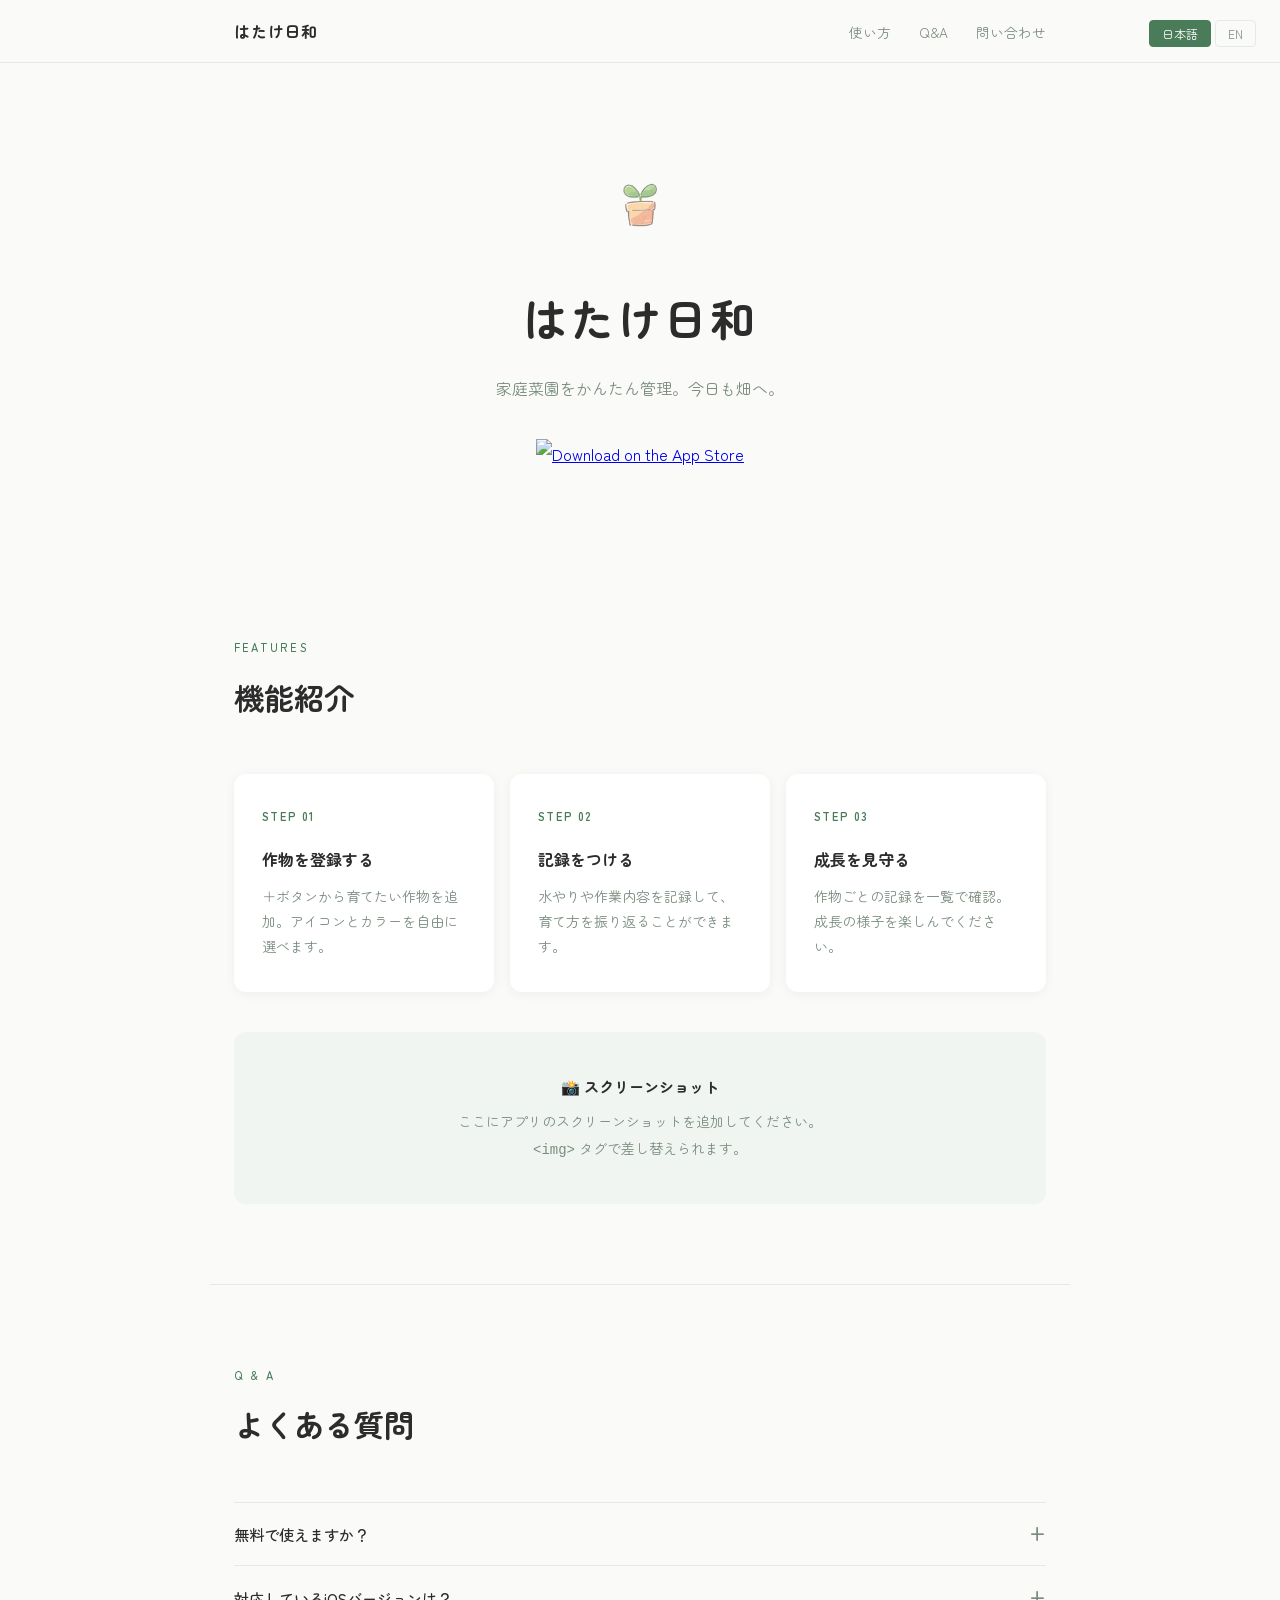
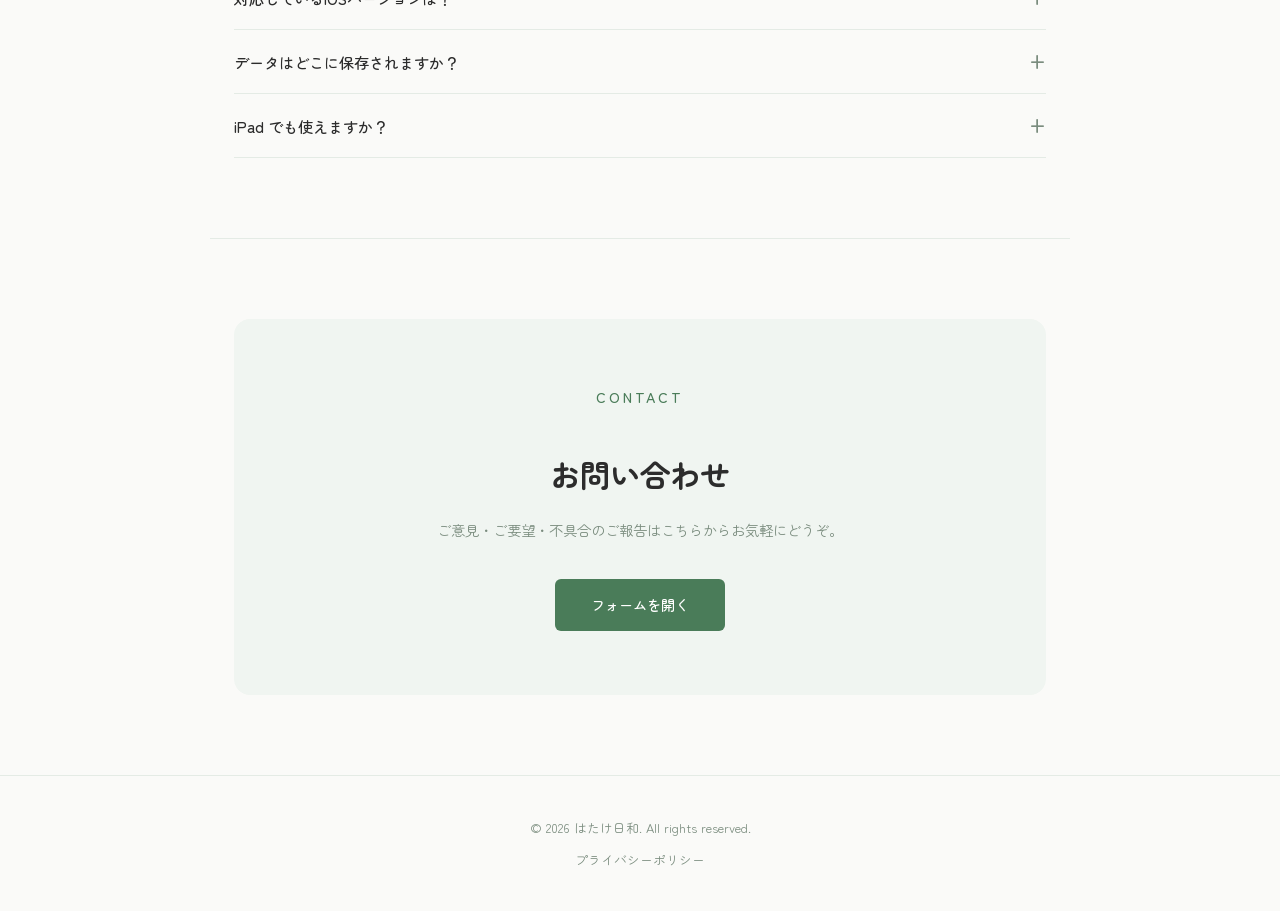
==== index.html @ 40521d2a "機能紹介セクションのラベルをFeaturesに変更、サイト全体リニューアル Co-Authored-By: Claude Sonnet 4.6 <noreply@anthropic.com>" ====
<!DOCTYPE html>
<html lang="ja">
<head>
  <meta charset="UTF-8">
  <meta name="viewport" content="width=device-width, initial-scale=1.0">
  <title>はたけ日和</title>
  <link rel="preconnect" href="https://fonts.googleapis.com">
  <link href="https://fonts.googleapis.com/css2?family=Zen+Maru+Gothic:wght@400;500;700&display=swap" rel="stylesheet">
  <link rel="stylesheet" href="src/style.css">
</head>
<body class="lang-ja">

  <!-- 言語切替 -->
  <div class="lang-switcher">
    <button class="lang-btn active" onclick="setLang('ja')">日本語</button>
    <button class="lang-btn" onclick="setLang('en')">EN</button>
  </div>

  <!-- ナビゲーション -->
  <nav>
    <div class="nav-inner">
      <a href="#" class="nav-logo">はたけ日和</a>
      <ul class="nav-links">
        <li><a href="#howto"><span class="ja">使い方</span><span class="en">How to Use</span></a></li>
        <li><a href="#qa"><span class="ja">Q&amp;A</span><span class="en">Q&amp;A</span></a></li>
        <li><a href="#contact"><span class="ja">問い合わせ</span><span class="en">Contact</span></a></li>
      </ul>
    </div>
  </nav>

  <!-- ヒーロー -->
  <div class="hero">
    <div class="hero-icon">
      <img src="images/icon.png" alt="はたけ日和アイコン" loading="lazy">
    </div>
    <h1>はたけ日和</h1>
    <p class="hero-tagline ja">家庭菜園をかんたん管理。今日も畑へ。</p>
    <p class="hero-tagline en">Simple home garden journal for every sunny day.</p>
    <!-- ▼ App Store の URL に差し替えてください ▼ -->
    <a href="#" class="appstore-btn" target="_blank" rel="noopener noreferrer">
      <img src="https://developer.apple.com/assets/elements/badges/download-on-the-app-store.svg" alt="Download on the App Store">
    </a>
  </div>

  <!-- 使い方 -->
  <section id="howto">
    <p class="section-label ja">Features</p>
    <p class="section-label en">Features</p>
    <h2 class="section-title ja">機能紹介</h2>
    <h2 class="section-title en">Features</h2>

    <div class="steps-grid">
      <div class="step-card">
        <div class="step-num">STEP 01</div>
        <h3 class="ja">作物を登録する</h3>
        <h3 class="en">Add a Crop</h3>
        <p class="ja">＋ボタンから育てたい作物を追加。アイコンとカラーを自由に選べます。</p>
        <p class="en">Tap the + button to add a crop. Choose your favorite icon and color.</p>
      </div>
      <div class="step-card">
        <div class="step-num">STEP 02</div>
        <h3 class="ja">記録をつける</h3>
        <h3 class="en">Log Your Garden</h3>
        <p class="ja">水やりや作業内容を記録して、育て方を振り返ることができます。</p>
        <p class="en">Record watering and tasks to track your gardening progress.</p>
      </div>
      <div class="step-card">
        <div class="step-num">STEP 03</div>
        <h3 class="ja">成長を見守る</h3>
        <h3 class="en">Watch It Grow</h3>
        <p class="ja">作物ごとの記録を一覧で確認。成長の様子を楽しんでください。</p>
        <p class="en">View all records per crop and enjoy watching your plants grow.</p>
      </div>
    </div>

    <!-- スクリーンショット挿入場所 -->
    <div class="screenshot-note">
      <strong class="ja">📸 スクリーンショット</strong>
      <strong class="en">📸 Screenshots</strong>
      <span class="ja">ここにアプリのスクリーンショットを追加してください。<br><code>&lt;img&gt;</code> タグで差し替えられます。</span>
      <span class="en">Add your app screenshots here.<br>Replace this with <code>&lt;img&gt;</code> tags.</span>
    </div>
  </section>

  <hr class="section-divider">

  <!-- Q&A -->
  <section id="qa">
    <p class="section-label">Q &amp; A</p>
    <h2 class="section-title ja">よくある質問</h2>
    <h2 class="section-title en">Frequently Asked Questions</h2>

    <div class="qa-list">

      <div class="qa-item">
        <button class="qa-question ja" onclick="toggleQA(this)">無料で使えますか？</button>
        <button class="qa-question en" onclick="toggleQA(this)">Is the app free to use?</button>
        <div class="qa-answer ja">はい、無料でご利用いただけます。</div>
        <div class="qa-answer en">Yes, the app is completely free.</div>
      </div>

      <div class="qa-item">
        <button class="qa-question ja" onclick="toggleQA(this)">対応しているiOSバージョンは？</button>
        <button class="qa-question en" onclick="toggleQA(this)">What iOS versions are supported?</button>
        <div class="qa-answer ja">iOS 17以降に対応しています。</div>
        <div class="qa-answer en">HomeGarden requires iOS 17 or later.</div>
      </div>

      <div class="qa-item">
        <button class="qa-question ja" onclick="toggleQA(this)">データはどこに保存されますか？</button>
        <button class="qa-question en" onclick="toggleQA(this)">Where is my data stored?</button>
        <div class="qa-answer ja">データはお使いのデバイス内にのみ保存されます。外部サーバーへの送信はありません。</div>
        <div class="qa-answer en">All data is stored locally on your device. Nothing is sent to external servers.</div>
      </div>

      <div class="qa-item">
        <button class="qa-question ja" onclick="toggleQA(this)">iPad でも使えますか？</button>
        <button class="qa-question en" onclick="toggleQA(this)">Can I use it on iPad?</button>
        <div class="qa-answer ja">現在はiPhone向けに最適化されています。iPad対応は今後のアップデートで検討中です。</div>
        <div class="qa-answer en">Currently optimized for iPhone. iPad support is being considered for a future update.</div>
      </div>

    </div>
  </section>

  <hr class="section-divider">

  <!-- 問い合わせ -->
  <section id="contact">
    <div class="contact-box">
      <p class="section-label">Contact</p>
      <h2 class="section-title ja">お問い合わせ</h2>
      <h2 class="section-title en">Get in Touch</h2>
      <p class="ja">ご意見・ご要望・不具合のご報告はこちらからお気軽にどうぞ。</p>
      <p class="en">Have feedback, a request, or found a bug? Feel free to reach out.</p>
      <!-- ▼ Google フォームのURLに差し替えてください ▼ -->
      <a href="https://docs.google.com/forms/d/e/1FAIpQLSd4yqI40snKycwmUbcqbCMmJKkTAy4T33C1d7pGYX413HEjDw/viewform?usp=header" class="contact-btn">
        <span class="ja">フォームを開く</span>
        <span class="en">Open Form</span>
      </a>
    </div>
  </section>

  <!-- フッター -->
  <footer>
    <p>© 2026 はたけ日和. All rights reserved.</p>
    <p style="margin-top: 8px;"><a href="privacy.html" class="footer-link">プライバシーポリシー</a></p>
  </footer>

  <script src="src/script.js"></script>

</body>
</html>
---- src/style.css ----
/* ===== CSS変数 ===== */
:root {
  --green:      #4a7c59;
  --green-pale: #f0f5f1;
  --cream:      #fafaf8;
  --text-main:  #2c2c2c;
  --text-sub:   #7a8c7e;
  --border:     #e4ebe5;
}

/* ===== リセット・ベース ===== */
*, *::before, *::after { box-sizing: border-box; margin: 0; padding: 0; }
html { scroll-behavior: smooth; }
body {
  font-family: 'Zen Maru Gothic', sans-serif;
  background: var(--cream);
  color: var(--text-main);
  line-height: 1.9;
}

/* ===== 言語切替ボタン ===== */
.lang-switcher {
  position: fixed;
  top: 20px; right: 24px;
  z-index: 100;
  display: flex;
  gap: 4px;
}
.lang-btn {
  padding: 4px 12px;
  border-radius: 4px;
  border: 1px solid var(--border);
  background: var(--cream);
  color: var(--text-sub);
  font-size: 0.75rem;
  font-family: 'Zen Maru Gothic', sans-serif;
  cursor: pointer;
  transition: all 0.2s;
}
.lang-btn.active, .lang-btn:hover {
  background: var(--green);
  border-color: var(--green);
  color: white;
}

/* ===== ナビゲーション ===== */
nav {
  position: sticky;
  top: 0;
  background: rgba(250,250,248,0.95);
  backdrop-filter: blur(8px);
  border-bottom: 1px solid var(--border);
  z-index: 50;
}
.nav-inner {
  max-width: 860px;
  margin: 0 auto;
  padding: 16px 24px;
  display: flex;
  align-items: center;
}
.nav-logo {
  font-size: 1rem;
  font-weight: 700;
  color: var(--text-main);
  text-decoration: none;
  letter-spacing: 0.05em;
}
.nav-links {
  display: flex;
  gap: 28px;
  list-style: none;
  margin-left: auto;
}
.nav-links a {
  text-decoration: none;
  color: var(--text-sub);
  font-size: 0.85rem;
  transition: color 0.2s;
}
.nav-links a:hover {
  color: var(--green);
}

/* ===== ヒーロー ===== */
.hero {
  padding: 100px 24px 88px;
  text-align: center;
}
.hero-icon {
  width: 80px;
  height: 80px;
  margin: 0 auto 32px;
}
.hero-icon img {
  width: 100%;
  height: 100%;
  object-fit: contain;
}
.hero h1 {
  font-size: clamp(2rem, 5vw, 2.8rem);
  font-weight: 700;
  color: var(--text-main);
  letter-spacing: 0.04em;
  margin-bottom: 12px;
}
.hero-tagline {
  font-size: 1rem;
  color: var(--text-sub);
  font-weight: 400;
  margin-bottom: 32px;
}
.appstore-btn {
  display: inline-block;
  margin-top: 4px;
}
.appstore-btn img {
  height: 44px;
  opacity: 1;
  transition: opacity 0.2s;
}
.appstore-btn:hover img {
  opacity: 0.75;
}

/* ===== セクション共通 ===== */
section {
  max-width: 860px;
  margin: 0 auto;
  padding: 80px 24px;
}
.section-label {
  font-size: 0.7rem;
  font-weight: 500;
  letter-spacing: 0.2em;
  text-transform: uppercase;
  color: var(--green);
  margin-bottom: 10px;
}
.section-title {
  font-size: clamp(1.4rem, 3vw, 1.9rem);
  font-weight: 700;
  color: var(--text-main);
  margin-bottom: 48px;
}
hr.section-divider {
  border: none;
  border-top: 1px solid var(--border);
  max-width: 860px;
  margin: 0 auto;
}

/* ===== ステップカード ===== */
.steps-grid {
  display: grid;
  grid-template-columns: repeat(auto-fill, minmax(240px, 1fr));
  gap: 16px;
}
.step-card {
  background: white;
  border-radius: 12px;
  padding: 32px 28px;
  box-shadow: 0 2px 12px rgba(0,0,0,0.05);
  transition: box-shadow 0.2s, transform 0.2s;
}
.step-card:hover {
  box-shadow: 0 6px 24px rgba(0,0,0,0.08);
  transform: translateY(-2px);
}
.step-num {
  font-size: 0.7rem;
  font-weight: 700;
  letter-spacing: 0.12em;
  color: var(--green);
  margin-bottom: 16px;
}
.step-card h3 {
  font-size: 1rem;
  font-weight: 700;
  color: var(--text-main);
  margin-bottom: 10px;
}
.step-card p {
  font-size: 0.875rem;
  color: var(--text-sub);
  line-height: 1.8;
}

/* スクリーンショットプレースホルダー */
.screenshot-note {
  background: var(--green-pale);
  border-radius: 12px;
  padding: 40px;
  text-align: center;
  color: var(--text-sub);
  font-size: 0.875rem;
  margin-top: 40px;
}
.screenshot-note strong {
  display: block;
  font-size: 0.95rem;
  color: var(--text-main);
  margin-bottom: 8px;
}

/* ===== Q&A ===== */
#qa { background: transparent; border-radius: 0; }
.qa-list {
  display: flex;
  flex-direction: column;
  gap: 1px;
  border-top: 1px solid var(--border);
}
.qa-item {
  background: transparent;
  border-radius: 0;
  border: none;
  border-bottom: 1px solid var(--border);
  overflow: hidden;
}
.qa-question {
  width: 100%;
  text-align: left;
  background: none;
  border: none;
  padding: 20px 0;
  font-family: 'Zen Maru Gothic', sans-serif;
  font-size: 0.95rem;
  font-weight: 500;
  color: var(--text-main);
  cursor: pointer;
  display: flex;
  justify-content: space-between;
  align-items: center;
  gap: 16px;
}
.qa-question::after {
  content: '+';
  font-size: 1.2rem;
  color: var(--text-sub);
  line-height: 1;
  flex-shrink: 0;
  transition: transform 0.25s;
}
.qa-item.open .qa-question::after {
  transform: rotate(45deg);
}
.qa-answer {
  max-height: 0;
  overflow: hidden;
  transition: max-height 0.3s ease, padding 0.3s;
  font-size: 0.875rem;
  color: var(--text-sub);
  padding: 0;
}
.qa-item.open .qa-answer {
  max-height: 300px;
  padding: 0 0 20px;
}

/* ===== 問い合わせ ===== */
.contact-box {
  background: var(--green-pale);
  border-radius: 16px;
  padding: 64px 40px;
  text-align: center;
}
.contact-box .section-label { color: var(--green); }
.contact-box .section-title { color: var(--text-main); margin-bottom: 12px; }
.contact-box p {
  font-size: 0.9rem;
  color: var(--text-sub);
  margin-bottom: 36px;
}
.contact-btn {
  display: inline-block;
  background: var(--green);
  color: white;
  font-family: 'Zen Maru Gothic', sans-serif;
  font-weight: 500;
  font-size: 0.9rem;
  padding: 12px 36px;
  border-radius: 6px;
  text-decoration: none;
  transition: opacity 0.2s;
}
.contact-btn:hover {
  opacity: 0.85;
}

/* ===== フッター ===== */
footer {
  text-align: center;
  padding: 40px 24px;
  font-size: 0.8rem;
  color: var(--text-sub);
  border-top: 1px solid var(--border);
}
.footer-link {
  color: var(--text-sub);
  font-size: 0.8rem;
  text-decoration: none;
}
.footer-link:hover { color: var(--green); }

/* ===== 言語切替：非表示クラス ===== */
.ja, .en { transition: opacity 0.2s; }
body.lang-en .ja { display: none; }
body.lang-ja .en { display: none; }

/* ===== レスポンシブ ===== */
@media (max-width: 600px) {
  .nav-links { gap: 16px; }
  .contact-box { padding: 40px 20px; }
}
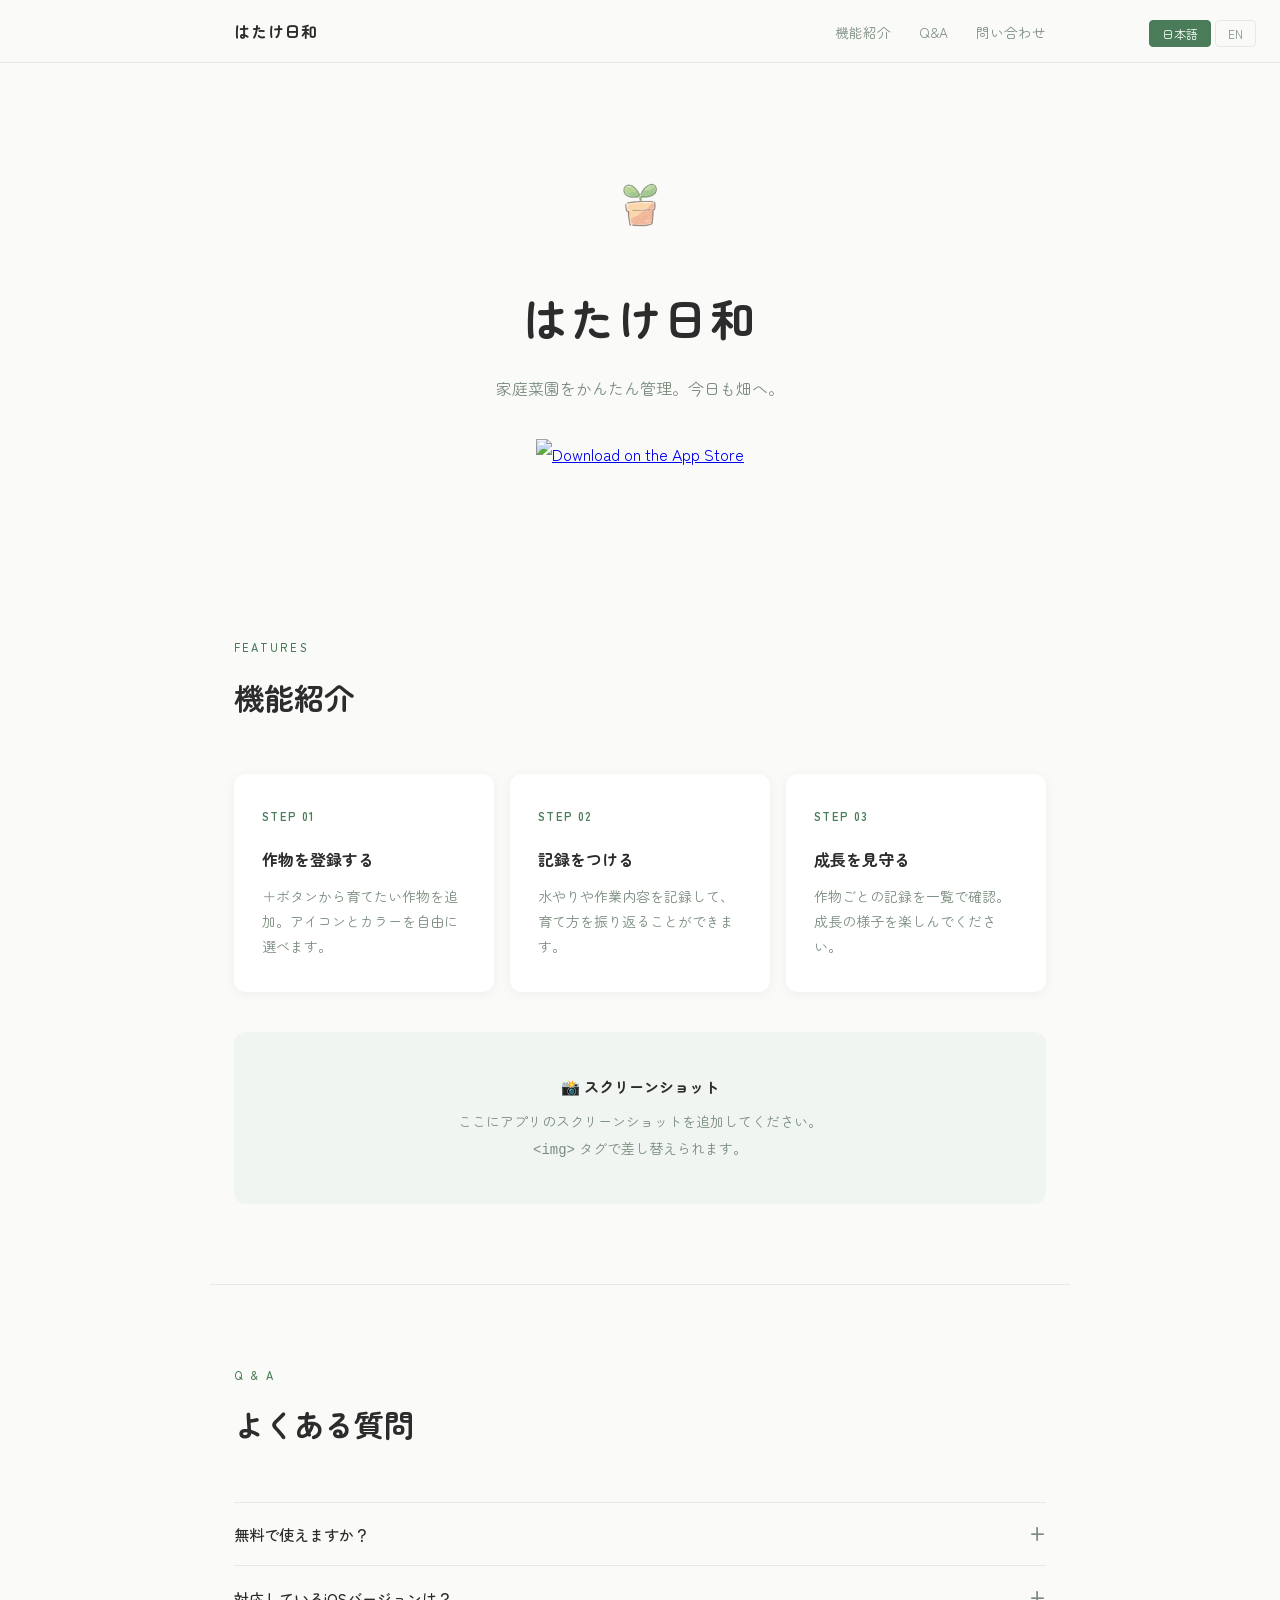
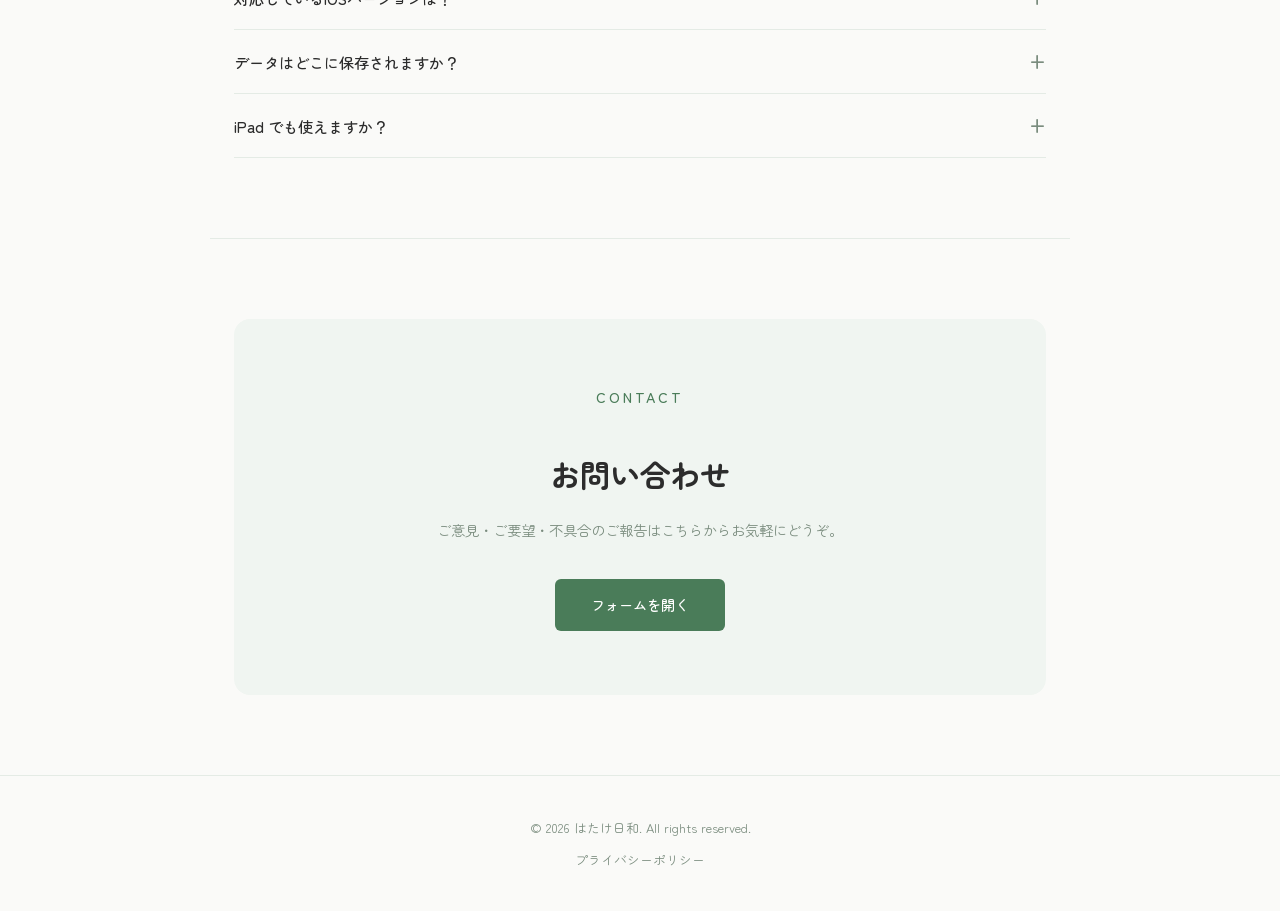
==== commit 016005b3: "ナビリンクのテキストを機能紹介/Featuresに統一 セクションタイトルの変更に合わせ、ナビバーの「使い方/How to Use」を「機能紹介/Features」に修正。  Co-Authored-" ====
--- a/index.html
+++ b/index.html
@@ -21,7 +21,7 @@
     <div class="nav-inner">
       <a href="#" class="nav-logo">はたけ日和</a>
       <ul class="nav-links">
-        <li><a href="#howto"><span class="ja">使い方</span><span class="en">How to Use</span></a></li>
+        <li><a href="#howto"><span class="ja">機能紹介</span><span class="en">Features</span></a></li>
         <li><a href="#qa"><span class="ja">Q&amp;A</span><span class="en">Q&amp;A</span></a></li>
         <li><a href="#contact"><span class="ja">問い合わせ</span><span class="en">Contact</span></a></li>
       </ul>
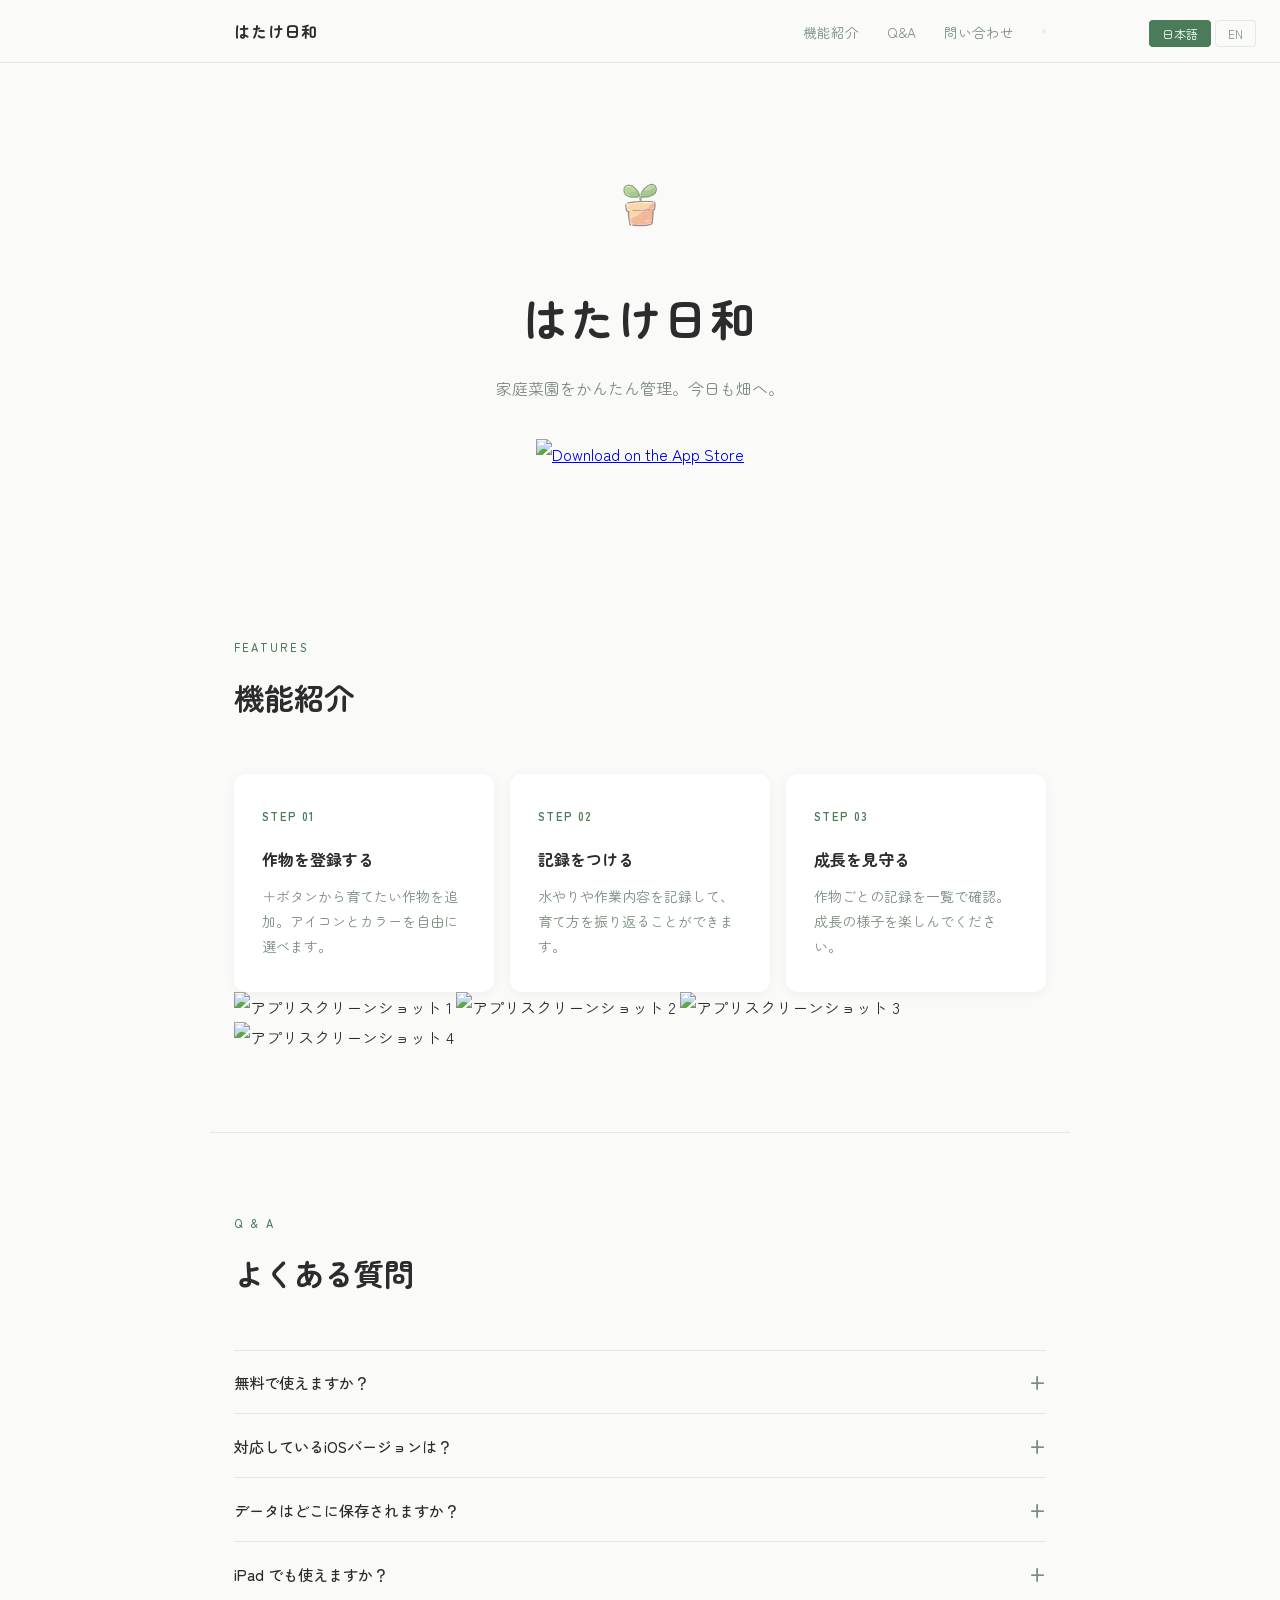
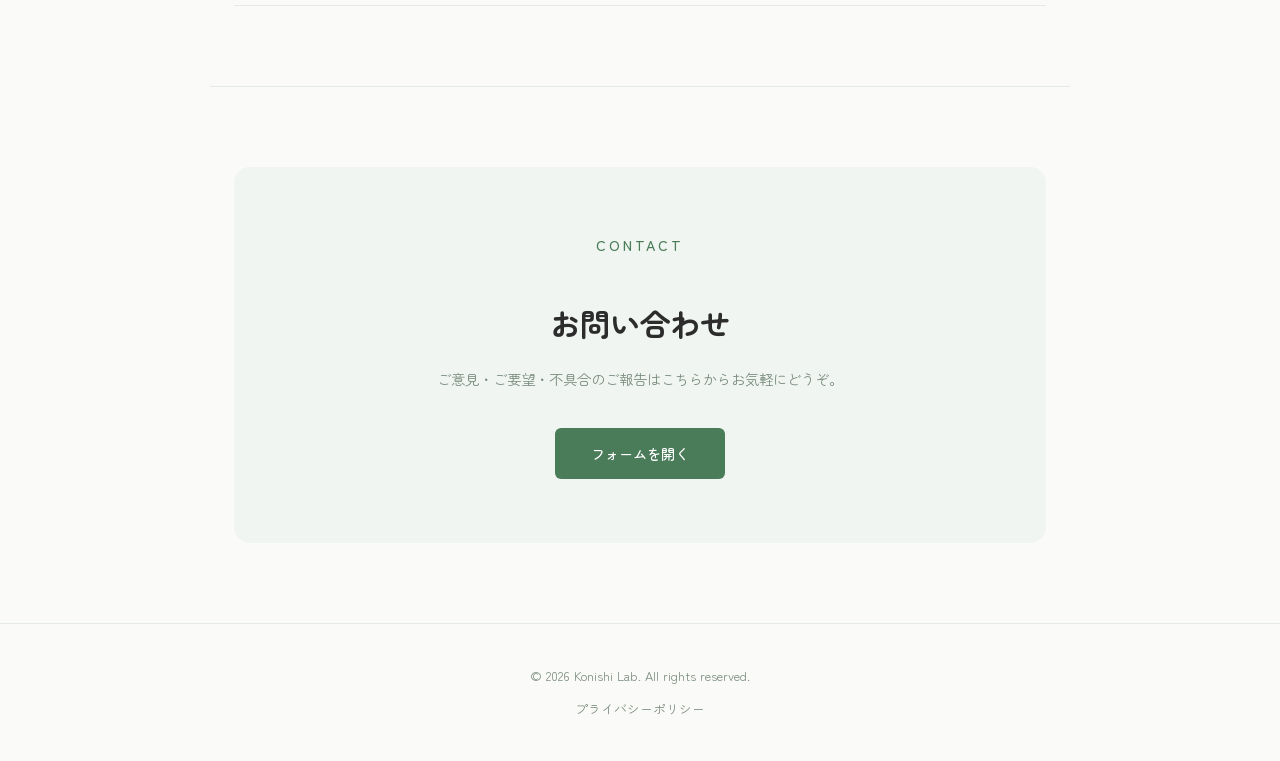
==== commit 6f2c6697: "Update index.html" ====
--- a/index.html
+++ b/index.html
@@ -10,12 +10,6 @@
 </head>
 <body class="lang-ja">
 
-  <!-- 言語切替 -->
-  <div class="lang-switcher">
-    <button class="lang-btn active" onclick="setLang('ja')">日本語</button>
-    <button class="lang-btn" onclick="setLang('en')">EN</button>
-  </div>
-
   <!-- ナビゲーション -->
   <nav>
     <div class="nav-inner">
@@ -24,7 +18,23 @@
         <li><a href="#howto"><span class="ja">機能紹介</span><span class="en">Features</span></a></li>
         <li><a href="#qa"><span class="ja">Q&amp;A</span><span class="en">Q&amp;A</span></a></li>
         <li><a href="#contact"><span class="ja">問い合わせ</span><span class="en">Contact</span></a></li>
+        <!-- 言語切替（スマホメニュー内に表示） -->
+        <li class="lang-switcher-item">
+          <div class="lang-switcher">
+            <button class="lang-btn active" onclick="setLang('ja')">日本語</button>
+            <button class="lang-btn" onclick="setLang('en')">EN</button>
+          </div>
+        </li>
       </ul>
+      <!-- 言語切替（デスクトップのみ表示） -->
+      <div class="lang-switcher lang-switcher-desktop">
+        <button class="lang-btn active" onclick="setLang('ja')">日本語</button>
+        <button class="lang-btn" onclick="setLang('en')">EN</button>
+      </div>
+      <!-- ハンバーガーボタン（スマホのみ表示・一番右） -->
+      <button class="nav-hamburger" aria-label="メニュー" onclick="toggleNav()">
+        <span></span><span></span><span></span>
+      </button>
     </div>
   </nav>
 
@@ -38,7 +48,7 @@
     <p class="hero-tagline en">Simple home garden journal for every sunny day.</p>
     <!-- ▼ App Store の URL に差し替えてください ▼ -->
     <a href="#" class="appstore-btn" target="_blank" rel="noopener noreferrer">
-      <img src="https://developer.apple.com/assets/elements/badges/download-on-the-app-store.svg" alt="Download on the App Store">
+      <img src="https://apps.apple.com/jp/app/%E3%81%AF%E3%81%9F%E3%81%91%E6%97%A5%E5%92%8C/id6760701600" alt="Download on the App Store">
     </a>
   </div>
 
@@ -73,12 +83,20 @@
       </div>
     </div>
 
-    <!-- スクリーンショット挿入場所 -->
-    <div class="screenshot-note">
-      <strong class="ja">📸 スクリーンショット</strong>
-      <strong class="en">📸 Screenshots</strong>
-      <span class="ja">ここにアプリのスクリーンショットを追加してください。<br><code>&lt;img&gt;</code> タグで差し替えられます。</span>
-      <span class="en">Add your app screenshots here.<br>Replace this with <code>&lt;img&gt;</code> tags.</span>
+    <!-- スクリーンショットカルーセル -->
+    <div class="screenshot-carousel">
+      <div class="screenshot-track">
+        <img src="images/screenshots/1.png" alt="アプリスクリーンショット 1" loading="lazy">
+        <img src="images/screenshots/2.png" alt="アプリスクリーンショット 2" loading="lazy">
+        <img src="images/screenshots/3.png" alt="アプリスクリーンショット 3" loading="lazy">
+        <img src="images/screenshots/4.png" alt="アプリスクリーンショット 4" loading="lazy">
+      </div>
+      <div class="screenshot-dots">
+        <span class="dot active"></span>
+        <span class="dot"></span>
+        <span class="dot"></span>
+        <span class="dot"></span>
+      </div>
     </div>
   </section>
 
@@ -143,7 +161,7 @@
 
   <!-- フッター -->
   <footer>
-    <p>© 2026 はたけ日和. All rights reserved.</p>
+    <p>© 2026 Konishi Lab. All rights reserved.</p>
     <p style="margin-top: 8px;"><a href="privacy.html" class="footer-link">プライバシーポリシー</a></p>
   </footer>
 
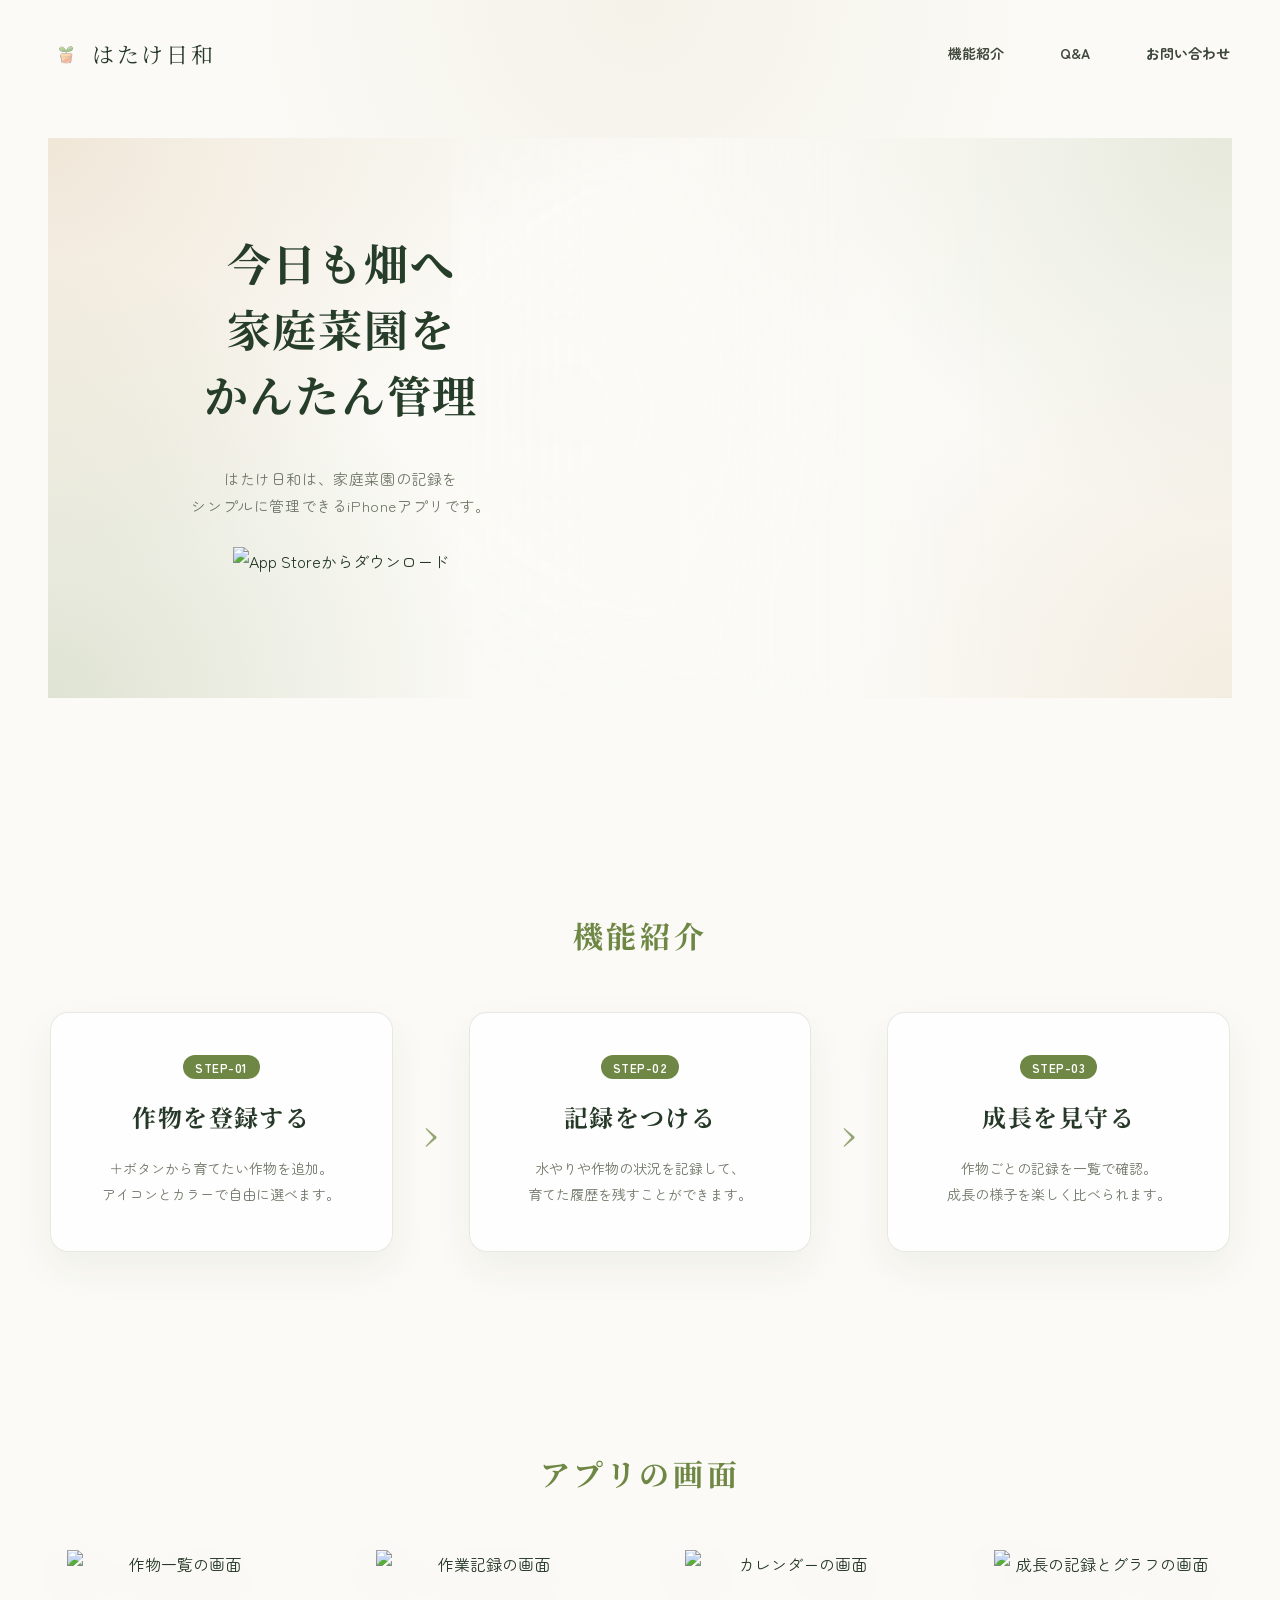
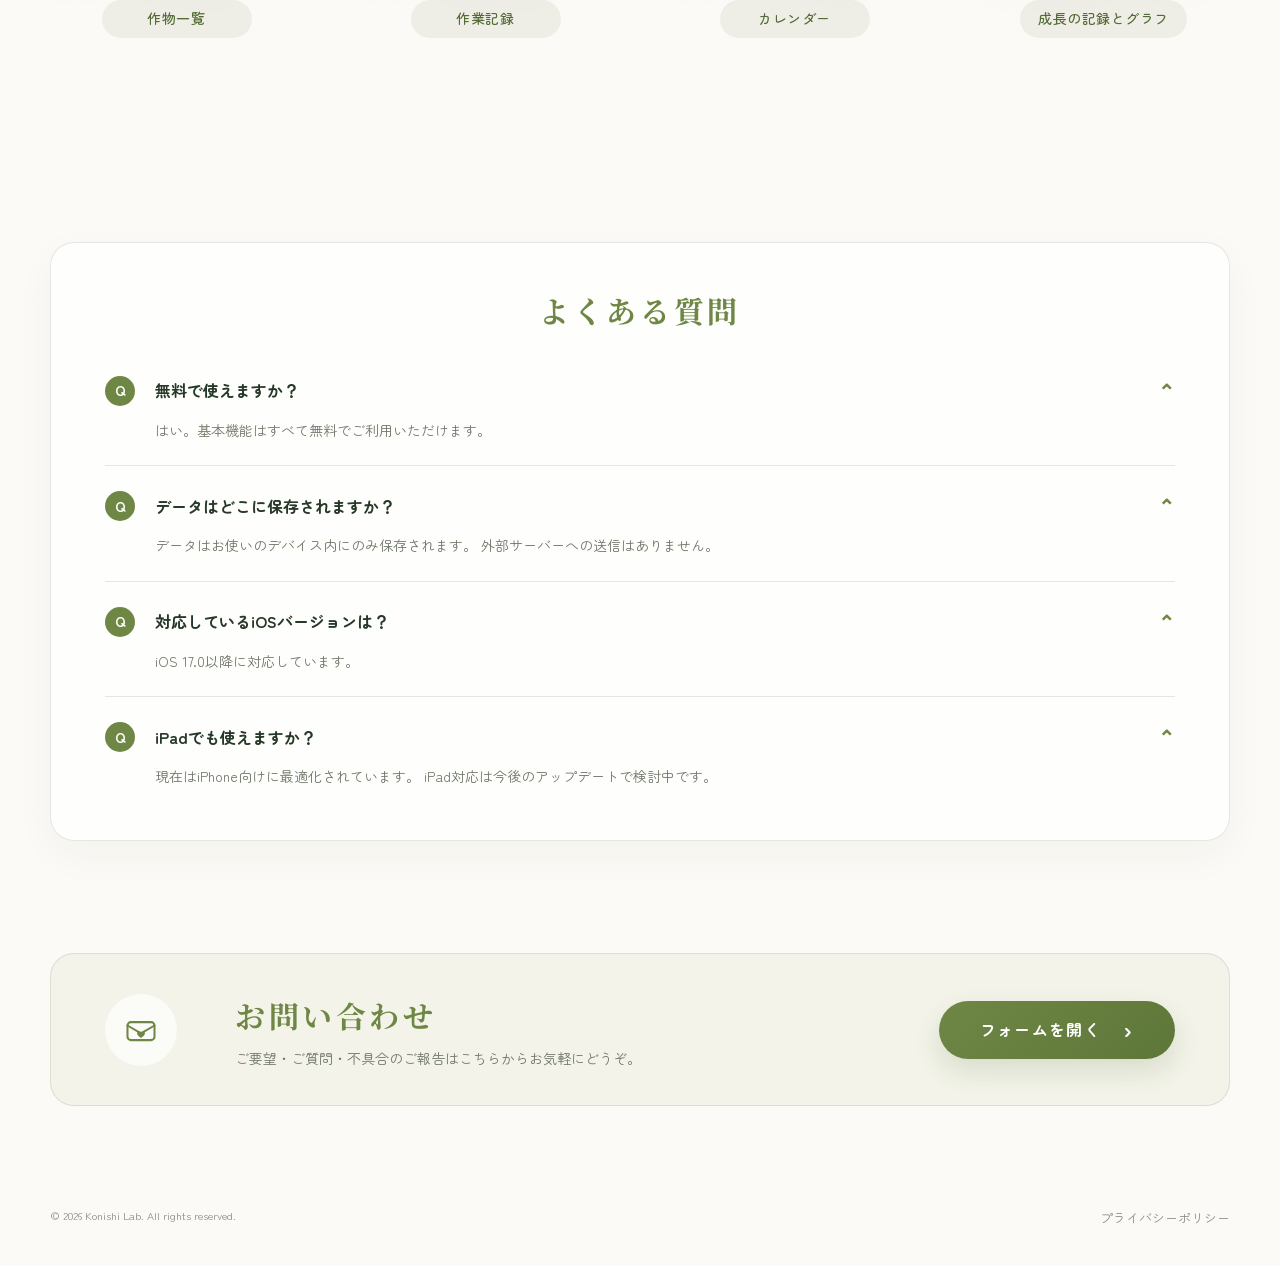
==== commit 242c6af8: "Redesign landing page with new layout - ヒーローを2カラム構成に刷新（テキスト中央揃え、新しい収穫写真） - 4つの角にふんわり色のにじみ装飾を配置 - 機能紹" ====
--- a/index.html
+++ b/index.html
@@ -1,171 +1,215 @@
 <!DOCTYPE html>
 <html lang="ja">
 <head>
-  <meta charset="UTF-8">
-  <meta name="viewport" content="width=device-width, initial-scale=1.0">
+  <meta charset="UTF-8" />
+  <meta name="viewport" content="width=device-width, initial-scale=1.0" />
   <title>はたけ日和</title>
+  <meta name="description" content="家庭菜園の記録をシンプルに管理できるiPhoneアプリ「はたけ日和」の紹介サイト。">
   <link rel="preconnect" href="https://fonts.googleapis.com">
-  <link href="https://fonts.googleapis.com/css2?family=Zen+Maru+Gothic:wght@400;500;700&display=swap" rel="stylesheet">
-  <link rel="stylesheet" href="src/style.css">
+  <link rel="preconnect" href="https://fonts.gstatic.com" crossorigin>
+  <link href="https://fonts.googleapis.com/css2?family=Noto+Serif+JP:wght@500;700&family=Zen+Maru+Gothic:wght@400;500;700&display=swap" rel="stylesheet">
+  <link rel="stylesheet" href="src/style.css" />
 </head>
-<body class="lang-ja">
-
-  <!-- ナビゲーション -->
-  <nav>
-    <div class="nav-inner">
-      <a href="#" class="nav-logo">はたけ日和</a>
-      <ul class="nav-links">
-        <li><a href="#howto"><span class="ja">機能紹介</span><span class="en">Features</span></a></li>
-        <li><a href="#qa"><span class="ja">Q&amp;A</span><span class="en">Q&amp;A</span></a></li>
-        <li><a href="#contact"><span class="ja">問い合わせ</span><span class="en">Contact</span></a></li>
-        <!-- 言語切替（スマホメニュー内に表示） -->
-        <li class="lang-switcher-item">
-          <div class="lang-switcher">
-            <button class="lang-btn active" onclick="setLang('ja')">日本語</button>
-            <button class="lang-btn" onclick="setLang('en')">EN</button>
+<body>
+  <header class="site-header">
+    <div class="header-inner">
+      <a href="#" class="logo">
+        <span class="logo-icon">
+          <img src="images/icon.png" alt="">
+        </span>
+        <span>はたけ日和</span>
+      </a>
+
+      <nav class="nav">
+        <a href="#features">機能紹介</a>
+        <a href="#faq">Q&amp;A</a>
+        <a href="#contact">お問い合わせ</a>
+      </nav>
+    </div>
+  </header>
+
+  <main>
+    <!-- ヒーロー -->
+    <section class="hero">
+      <div class="hero-inner">
+        <div class="hero-text">
+          <h1>
+            今日も畑へ<br />
+            家庭菜園を<br />
+            かんたん管理
+          </h1>
+          <p>
+            はたけ日和は、家庭菜園の記録を<br />
+            シンプルに管理できるiPhoneアプリです。
+          </p>
+
+          <a href="https://apps.apple.com/jp/app/id6760701600" class="app-store-button" target="_blank" rel="noopener noreferrer">
+            <img src="https://developer.apple.com/assets/elements/badges/download-on-the-app-store.svg" alt="App Storeからダウンロード">
+          </a>
+        </div>
+
+        <div class="hero-image" aria-hidden="true"></div>
+      </div>
+    </section>
+
+    <!-- 機能紹介 -->
+    <section id="features" class="section features-section">
+      <div class="section-inner">
+        <div class="section-heading">
+          <h2>機能紹介</h2>
+        </div>
+
+        <div class="feature-flow">
+          <article class="feature-card">
+            <span class="step">STEP-01</span>
+            <h3>作物を登録する</h3>
+            <p>
+              ＋ボタンから育てたい作物を追加。<br />
+              アイコンとカラーで自由に選べます。
+            </p>
+          </article>
+
+          <div class="flow-arrow">›</div>
+
+          <article class="feature-card">
+            <span class="step">STEP-02</span>
+            <h3>記録をつける</h3>
+            <p>
+              水やりや作物の状況を記録して、<br />
+              育てた履歴を残すことができます。
+            </p>
+          </article>
+
+          <div class="flow-arrow">›</div>
+
+          <article class="feature-card">
+            <span class="step">STEP-03</span>
+            <h3>成長を見守る</h3>
+            <p>
+              作物ごとの記録を一覧で確認。<br />
+              成長の様子を楽しく比べられます。
+            </p>
+          </article>
+        </div>
+      </div>
+    </section>
+
+    <!-- スクリーンショット -->
+    <section class="section screens-section">
+      <div class="section-inner">
+        <div class="section-heading">
+          <h2>アプリの画面</h2>
+        </div>
+
+        <div class="screen-grid">
+          <figure class="screen-item">
+            <img src="images/screenshots/1.png" alt="作物一覧の画面" loading="lazy" />
+            <figcaption>作物一覧</figcaption>
+          </figure>
+
+          <figure class="screen-item">
+            <img src="images/screenshots/2.png" alt="作業記録の画面" loading="lazy" />
+            <figcaption>作業記録</figcaption>
+          </figure>
+
+          <figure class="screen-item">
+            <img src="images/screenshots/3.png" alt="カレンダーの画面" loading="lazy" />
+            <figcaption>カレンダー</figcaption>
+          </figure>
+
+          <figure class="screen-item">
+            <img src="images/screenshots/4.png" alt="成長の記録とグラフの画面" loading="lazy" />
+            <figcaption>成長の記録とグラフ</figcaption>
+          </figure>
+        </div>
+      </div>
+    </section>
+
+    <!-- Q&A -->
+    <section id="faq" class="section faq-section">
+      <div class="section-inner">
+        <div class="faq-box">
+          <div class="section-heading">
+            <h2>よくある質問</h2>
+            </div>
+
+          <div class="faq-list">
+            <details class="faq-item" open>
+              <summary>
+                <span class="q-icon">Q</span>
+                <span>無料で使えますか？</span>
+              </summary>
+              <p>はい。基本機能はすべて無料でご利用いただけます。</p>
+            </details>
+
+            <details class="faq-item" open>
+              <summary>
+                <span class="q-icon">Q</span>
+                <span>データはどこに保存されますか？</span>
+              </summary>
+              <p>
+                データはお使いのデバイス内にのみ保存されます。
+                外部サーバーへの送信はありません。
+              </p>
+            </details>
+
+            <details class="faq-item" open>
+              <summary>
+                <span class="q-icon">Q</span>
+                <span>対応しているiOSバージョンは？</span>
+              </summary>
+              <p>iOS 17.0以降に対応しています。</p>
+            </details>
+
+            <details class="faq-item" open>
+              <summary>
+                <span class="q-icon">Q</span>
+                <span>iPadでも使えますか？</span>
+              </summary>
+              <p>
+                現在はiPhone向けに最適化されています。
+                iPad対応は今後のアップデートで検討中です。
+              </p>
+            </details>
           </div>
-        </li>
-      </ul>
-      <!-- 言語切替（デスクトップのみ表示） -->
-      <div class="lang-switcher lang-switcher-desktop">
-        <button class="lang-btn active" onclick="setLang('ja')">日本語</button>
-        <button class="lang-btn" onclick="setLang('en')">EN</button>
-      </div>
-      <!-- ハンバーガーボタン（スマホのみ表示・一番右） -->
-      <button class="nav-hamburger" aria-label="メニュー" onclick="toggleNav()">
-        <span></span><span></span><span></span>
-      </button>
+        </div>
+      </div>
+    </section>
+
+    <!-- お問い合わせ -->
+    <section id="contact" class="contact-section">
+      <div class="section-inner">
+        <div class="contact-card">
+          <div class="contact-icon" aria-hidden="true">
+            <svg viewBox="0 0 32 32" fill="none" stroke="currentColor" stroke-width="1.8" stroke-linecap="round" stroke-linejoin="round">
+              <!-- 封筒本体（角丸） -->
+              <rect x="4" y="9" width="24" height="16" rx="3"/>
+              <!-- フラップ -->
+              <path d="M4 12l12 7 12-7"/>
+              <!-- ハートのシール -->
+              <path d="M16 23c-2-1.4-3.5-2.6-3.5-4.2 0-1 0.8-1.8 1.8-1.8 0.7 0 1.3 0.4 1.7 0.9 0.4-0.5 1-0.9 1.7-0.9 1 0 1.8 0.8 1.8 1.8 0 1.6-1.5 2.8-3.5 4.2z" fill="currentColor" stroke="none"/>
+            </svg>
+          </div>
+
+          <div class="contact-text">
+            <h2>お問い合わせ</h2>
+            <p>ご要望・ご質問・不具合のご報告はこちらからお気軽にどうぞ。</p>
+          </div>
+
+          <a href="https://docs.google.com/forms/d/e/1FAIpQLSd4yqI40snKycwmUbcqbCMmJKkTAy4T33C1d7pGYX413HEjDw/viewform?usp=header" class="contact-button" target="_blank" rel="noopener noreferrer">
+            フォームを開く
+            <span>›</span>
+          </a>
+        </div>
+      </div>
+    </section>
+  </main>
+
+  <footer class="site-footer">
+    <div class="footer-inner">
+      <small>© 2026 Konishi Lab. All rights reserved.</small>
+      <a href="privacy.html">プライバシーポリシー</a>
     </div>
-  </nav>
-
-  <!-- ヒーロー -->
-  <div class="hero">
-    <div class="hero-icon">
-      <img src="images/icon.png" alt="はたけ日和アイコン" loading="lazy">
-    </div>
-    <h1>はたけ日和</h1>
-    <p class="hero-tagline ja">家庭菜園をかんたん管理。今日も畑へ。</p>
-    <p class="hero-tagline en">Simple home garden journal for every sunny day.</p>
-    <!-- ▼ App Store の URL に差し替えてください ▼ -->
-    <a href="#" class="appstore-btn" target="_blank" rel="noopener noreferrer">
-      <img src="https://apps.apple.com/jp/app/%E3%81%AF%E3%81%9F%E3%81%91%E6%97%A5%E5%92%8C/id6760701600" alt="Download on the App Store">
-    </a>
-  </div>
-
-  <!-- 使い方 -->
-  <section id="howto">
-    <p class="section-label ja">Features</p>
-    <p class="section-label en">Features</p>
-    <h2 class="section-title ja">機能紹介</h2>
-    <h2 class="section-title en">Features</h2>
-
-    <div class="steps-grid">
-      <div class="step-card">
-        <div class="step-num">STEP 01</div>
-        <h3 class="ja">作物を登録する</h3>
-        <h3 class="en">Add a Crop</h3>
-        <p class="ja">＋ボタンから育てたい作物を追加。アイコンとカラーを自由に選べます。</p>
-        <p class="en">Tap the + button to add a crop. Choose your favorite icon and color.</p>
-      </div>
-      <div class="step-card">
-        <div class="step-num">STEP 02</div>
-        <h3 class="ja">記録をつける</h3>
-        <h3 class="en">Log Your Garden</h3>
-        <p class="ja">水やりや作業内容を記録して、育て方を振り返ることができます。</p>
-        <p class="en">Record watering and tasks to track your gardening progress.</p>
-      </div>
-      <div class="step-card">
-        <div class="step-num">STEP 03</div>
-        <h3 class="ja">成長を見守る</h3>
-        <h3 class="en">Watch It Grow</h3>
-        <p class="ja">作物ごとの記録を一覧で確認。成長の様子を楽しんでください。</p>
-        <p class="en">View all records per crop and enjoy watching your plants grow.</p>
-      </div>
-    </div>
-
-    <!-- スクリーンショットカルーセル -->
-    <div class="screenshot-carousel">
-      <div class="screenshot-track">
-        <img src="images/screenshots/1.png" alt="アプリスクリーンショット 1" loading="lazy">
-        <img src="images/screenshots/2.png" alt="アプリスクリーンショット 2" loading="lazy">
-        <img src="images/screenshots/3.png" alt="アプリスクリーンショット 3" loading="lazy">
-        <img src="images/screenshots/4.png" alt="アプリスクリーンショット 4" loading="lazy">
-      </div>
-      <div class="screenshot-dots">
-        <span class="dot active"></span>
-        <span class="dot"></span>
-        <span class="dot"></span>
-        <span class="dot"></span>
-      </div>
-    </div>
-  </section>
-
-  <hr class="section-divider">
-
-  <!-- Q&A -->
-  <section id="qa">
-    <p class="section-label">Q &amp; A</p>
-    <h2 class="section-title ja">よくある質問</h2>
-    <h2 class="section-title en">Frequently Asked Questions</h2>
-
-    <div class="qa-list">
-
-      <div class="qa-item">
-        <button class="qa-question ja" onclick="toggleQA(this)">無料で使えますか？</button>
-        <button class="qa-question en" onclick="toggleQA(this)">Is the app free to use?</button>
-        <div class="qa-answer ja">はい、無料でご利用いただけます。</div>
-        <div class="qa-answer en">Yes, the app is completely free.</div>
-      </div>
-
-      <div class="qa-item">
-        <button class="qa-question ja" onclick="toggleQA(this)">対応しているiOSバージョンは？</button>
-        <button class="qa-question en" onclick="toggleQA(this)">What iOS versions are supported?</button>
-        <div class="qa-answer ja">iOS 17以降に対応しています。</div>
-        <div class="qa-answer en">HomeGarden requires iOS 17 or later.</div>
-      </div>
-
-      <div class="qa-item">
-        <button class="qa-question ja" onclick="toggleQA(this)">データはどこに保存されますか？</button>
-        <button class="qa-question en" onclick="toggleQA(this)">Where is my data stored?</button>
-        <div class="qa-answer ja">データはお使いのデバイス内にのみ保存されます。外部サーバーへの送信はありません。</div>
-        <div class="qa-answer en">All data is stored locally on your device. Nothing is sent to external servers.</div>
-      </div>
-
-      <div class="qa-item">
-        <button class="qa-question ja" onclick="toggleQA(this)">iPad でも使えますか？</button>
-        <button class="qa-question en" onclick="toggleQA(this)">Can I use it on iPad?</button>
-        <div class="qa-answer ja">現在はiPhone向けに最適化されています。iPad対応は今後のアップデートで検討中です。</div>
-        <div class="qa-answer en">Currently optimized for iPhone. iPad support is being considered for a future update.</div>
-      </div>
-
-    </div>
-  </section>
-
-  <hr class="section-divider">
-
-  <!-- 問い合わせ -->
-  <section id="contact">
-    <div class="contact-box">
-      <p class="section-label">Contact</p>
-      <h2 class="section-title ja">お問い合わせ</h2>
-      <h2 class="section-title en">Get in Touch</h2>
-      <p class="ja">ご意見・ご要望・不具合のご報告はこちらからお気軽にどうぞ。</p>
-      <p class="en">Have feedback, a request, or found a bug? Feel free to reach out.</p>
-      <!-- ▼ Google フォームのURLに差し替えてください ▼ -->
-      <a href="https://docs.google.com/forms/d/e/1FAIpQLSd4yqI40snKycwmUbcqbCMmJKkTAy4T33C1d7pGYX413HEjDw/viewform?usp=header" class="contact-btn">
-        <span class="ja">フォームを開く</span>
-        <span class="en">Open Form</span>
-      </a>
-    </div>
-  </section>
-
-  <!-- フッター -->
-  <footer>
-    <p>© 2026 Konishi Lab. All rights reserved.</p>
-    <p style="margin-top: 8px;"><a href="privacy.html" class="footer-link">プライバシーポリシー</a></p>
   </footer>
-
-  <script src="src/script.js"></script>
-
 </body>
 </html>
--- a/src/style.css
+++ b/src/style.css
@@ -1,315 +1,713 @@
-/* ===== CSS変数 ===== */
 :root {
-  --green:      #4a7c59;
-  --green-pale: #f0f5f1;
-  --cream:      #fafaf8;
-  --text-main:  #2c2c2c;
-  --text-sub:   #7a8c7e;
-  --border:     #e4ebe5;
-}
-
-/* ===== リセット・ベース ===== */
-*, *::before, *::after { box-sizing: border-box; margin: 0; padding: 0; }
-html { scroll-behavior: smooth; }
+  --color-bg: #fbfaf6;
+  --color-bg-soft: #f6f4ec;
+  --color-card: #ffffff;
+  --color-text: #263827;
+  --color-muted: #6f7768;
+  --color-primary: #6f8745;
+  --color-primary-dark: #536b35;
+  --color-border: rgba(82, 101, 62, 0.14);
+
+  --font-serif: "Noto Serif JP", "Hiragino Mincho ProN", "Yu Mincho", serif;
+  --font-sans: "Zen Maru Gothic", -apple-system, BlinkMacSystemFont,
+    "Hiragino Sans", "Noto Sans JP", "Yu Gothic", sans-serif;
+
+  --container: 1180px;
+  --radius-lg: 24px;
+  --radius-md: 18px;
+  --shadow-soft: 0 16px 40px rgba(46, 62, 38, 0.06);
+}
+
+* {
+  box-sizing: border-box;
+}
+
+html {
+  scroll-behavior: smooth;
+}
+
 body {
-  font-family: 'Zen Maru Gothic', sans-serif;
-  background: var(--cream);
-  color: var(--text-main);
-  line-height: 1.9;
-}
-
-/* ===== 言語切替ボタン ===== */
-.lang-switcher {
-  position: fixed;
-  top: 20px; right: 24px;
-  z-index: 100;
+  margin: 0;
+  color: var(--color-text);
+  font-family: var(--font-sans);
+  background:
+    radial-gradient(circle at 50% 0%, rgba(238, 236, 222, 0.55), transparent 420px),
+    var(--color-bg);
+  line-height: 1.8;
+}
+
+img {
+  max-width: 100%;
+  display: block;
+}
+
+a {
+  color: inherit;
+  text-decoration: none;
+}
+
+/* ===== ヘッダー ===== */
+
+.site-header {
+  position: relative;
+  z-index: 10;
+  padding: 34px 0 20px;
+}
+
+.header-inner,
+.section-inner,
+.footer-inner {
+  width: min(var(--container), calc(100% - 96px));
+  margin: 0 auto;
+}
+
+.header-inner {
   display: flex;
-  gap: 4px;
-}
-.lang-btn {
-  padding: 4px 12px;
-  border-radius: 4px;
-  border: 1px solid var(--border);
-  background: var(--cream);
-  color: var(--text-sub);
-  font-size: 0.75rem;
-  font-family: 'Zen Maru Gothic', sans-serif;
-  cursor: pointer;
-  transition: all 0.2s;
-}
-.lang-btn.active, .lang-btn:hover {
-  background: var(--green);
-  border-color: var(--green);
-  color: white;
-}
-
-/* ===== ナビゲーション ===== */
-nav {
-  position: sticky;
-  top: 0;
-  background: rgba(250,250,248,0.95);
-  backdrop-filter: blur(8px);
-  border-bottom: 1px solid var(--border);
-  z-index: 50;
-}
-.nav-inner {
-  max-width: 860px;
-  margin: 0 auto;
-  padding: 16px 24px;
-  display: flex;
-  align-items: center;
-}
-.nav-logo {
-  font-size: 1rem;
-  font-weight: 700;
-  color: var(--text-main);
-  text-decoration: none;
-  letter-spacing: 0.05em;
-}
-.nav-links {
-  display: flex;
-  gap: 28px;
-  list-style: none;
-  margin-left: auto;
-}
-.nav-links a {
-  text-decoration: none;
-  color: var(--text-sub);
-  font-size: 0.85rem;
-  transition: color 0.2s;
-}
-.nav-links a:hover {
-  color: var(--green);
-}
-
-/* ===== ヒーロー ===== */
-.hero {
-  padding: 100px 24px 88px;
-  text-align: center;
-}
-.hero-icon {
-  width: 80px;
-  height: 80px;
-  margin: 0 auto 32px;
-}
-.hero-icon img {
+  align-items: center;
+  justify-content: space-between;
+}
+
+.logo {
+  display: inline-flex;
+  align-items: center;
+  gap: 10px;
+  color: var(--color-text);
+  font-family: var(--font-serif);
+  font-size: 22px;
+  letter-spacing: 0.12em;
+}
+
+.logo-icon {
+  display: inline-flex;
+  align-items: center;
+  justify-content: center;
+  width: 32px;
+  height: 32px;
+  border-radius: 8px;
+  overflow: hidden;
+  color: var(--color-primary);
+}
+
+.logo-icon img {
   width: 100%;
   height: 100%;
-  object-fit: contain;
-}
-.hero h1 {
-  font-size: clamp(2rem, 5vw, 2.8rem);
+  object-fit: cover;
+}
+
+.nav {
+  display: flex;
+  gap: 56px;
+  font-size: 14px;
+  font-weight: 600;
+  color: #2d352a;
+}
+
+.nav a {
+  opacity: 0.9;
+  transition: opacity 0.2s ease;
+}
+
+.nav a:hover {
+  opacity: 0.55;
+}
+
+/* ===== ヒーロー ===== */
+
+.hero {
+  position: relative;
+  padding: 44px 0 112px;
+  overflow: hidden;
+}
+
+/* ヒーロー4つの角にふんわり色（写真と同じ hero-inner 基準で配置） */
+.hero-inner::before {
+  content: '';
+  position: absolute;
+  inset: 0;
+  pointer-events: none;
+  z-index: 0;
+  background-image:
+    /* 左上：暖色（土色） */
+    radial-gradient(circle 520px at 0% 0%, rgba(201, 162, 109, 0.22), transparent 85%),
+    /* 左下：緑 */
+    radial-gradient(circle 520px at 0% 100%, rgba(111, 135, 69, 0.20), transparent 85%),
+    /* 右上：緑 */
+    radial-gradient(circle 460px at 100% 0%, rgba(111, 135, 69, 0.15), transparent 85%),
+    /* 右下：暖色（土色） */
+    radial-gradient(circle 460px at 100% 100%, rgba(201, 162, 109, 0.16), transparent 85%);
+}
+
+.hero-inner {
+  width: min(1280px, calc(100% - 96px));
+  min-height: 560px;
+  margin: 0 auto;
+  position: relative;
+  display: grid;
+  grid-template-columns: 43% 57%;
+  align-items: center;
+}
+
+.hero-text {
+  position: relative;
+  z-index: 2;
+  padding: 36px 0 48px;
+  /* テキストを中央寄りに配置 */
+  padding-left: clamp(0px, 6vw, 96px);
+  text-align: center;
+}
+
+.hero-text h1 {
+  margin: 0;
+  font-family: var(--font-serif);
+  font-size: clamp(28px, 3.6vw, 44px);
+  line-height: 1.5;
+  letter-spacing: 0.04em;
   font-weight: 700;
-  color: var(--text-main);
+  color: #263d29;
+}
+
+.hero-text p {
+  margin: 38px 0 28px;
+  color: var(--color-muted);
+  font-size: 15px;
   letter-spacing: 0.04em;
-  margin-bottom: 12px;
-}
-.hero-tagline {
-  font-size: 1rem;
-  color: var(--text-sub);
-  font-weight: 400;
-  margin-bottom: 32px;
-}
-.appstore-btn {
+}
+
+.app-store-button {
+  display: inline-block;
+  transition: transform 0.2s, opacity 0.2s;
+}
+
+.app-store-button img {
+  height: 48px;
+  display: block;
+}
+
+.app-store-button:hover {
+  transform: translateY(-2px);
+  opacity: 0.9;
+}
+
+.hero-image {
+  position: absolute;
+  inset: 0 -72px 0 34%;
+  z-index: 1;
+  background-image:
+    linear-gradient(
+      90deg,
+      var(--color-bg) 0%,
+      rgba(251, 250, 246, 0.96) 16%,
+      rgba(251, 250, 246, 0.72) 30%,
+      rgba(251, 250, 246, 0.2) 48%,
+      rgba(251, 250, 246, 0) 70%
+    ),
+    radial-gradient(circle at 16% 48%, var(--color-bg) 0%, rgba(251, 250, 246, 0.9) 10%, transparent 34%),
+    url("../images/hero.jpg");
+  background-size: cover;
+  background-position: center right;
+  border-radius: 0 0 0 120px;
+  mask-image: radial-gradient(ellipse at 72% 45%, black 0%, black 70%, transparent 95%);
+  -webkit-mask-image: radial-gradient(ellipse at 72% 45%, black 0%, black 70%, transparent 95%);
+}
+
+/* ===== セクション共通 ===== */
+
+.section {
+  padding: 96px 0;
+}
+
+.section-heading {
+  text-align: center;
+  margin-bottom: 56px;
+}
+
+.section-heading h2 {
+  margin: 0;
+  color: var(--color-primary);
+  font-family: var(--font-serif);
+  font-size: 30px;
+  letter-spacing: 0.12em;
+  line-height: 1.4;
+}
+
+.section-heading span {
   display: inline-block;
   margin-top: 4px;
-}
-.appstore-btn img {
-  height: 44px;
-  opacity: 1;
-  transition: opacity 0.2s;
-}
-.appstore-btn:hover img {
-  opacity: 0.75;
-}
-
-/* ===== セクション共通 ===== */
-section {
-  max-width: 860px;
-  margin: 0 auto;
-  padding: 80px 24px;
-}
-.section-label {
-  font-size: 0.7rem;
-  font-weight: 500;
-  letter-spacing: 0.2em;
-  text-transform: uppercase;
-  color: var(--green);
-  margin-bottom: 10px;
-}
-.section-title {
-  font-size: clamp(1.4rem, 3vw, 1.9rem);
-  font-weight: 700;
-  color: var(--text-main);
-  margin-bottom: 48px;
-}
-hr.section-divider {
-  border: none;
-  border-top: 1px solid var(--border);
-  max-width: 860px;
-  margin: 0 auto;
-}
-
-/* ===== ステップカード ===== */
-.steps-grid {
+  color: var(--color-primary);
+  font-size: 18px;
+  opacity: 0.65;
+}
+
+/* ===== 機能紹介 ===== */
+
+.features-section {
+  padding-top: 104px;
+  padding-bottom: 112px;
+}
+
+.feature-flow {
   display: grid;
-  grid-template-columns: repeat(auto-fill, minmax(240px, 1fr));
+  grid-template-columns: 1fr 44px 1fr 44px 1fr;
+  align-items: stretch;
   gap: 16px;
 }
-.step-card {
-  background: white;
-  border-radius: 12px;
-  padding: 32px 28px;
-  box-shadow: 0 2px 12px rgba(0,0,0,0.05);
-  transition: box-shadow 0.2s, transform 0.2s;
-}
-.step-card:hover {
-  box-shadow: 0 6px 24px rgba(0,0,0,0.08);
-  transform: translateY(-2px);
-}
-.step-num {
-  font-size: 0.7rem;
-  font-weight: 700;
-  letter-spacing: 0.12em;
-  color: var(--green);
-  margin-bottom: 16px;
-}
-.step-card h3 {
-  font-size: 1rem;
-  font-weight: 700;
-  color: var(--text-main);
-  margin-bottom: 10px;
-}
-.step-card p {
-  font-size: 0.875rem;
-  color: var(--text-sub);
-  line-height: 1.8;
-}
-
-/* スクリーンショットプレースホルダー */
-.screenshot-note {
-  background: var(--green-pale);
-  border-radius: 12px;
-  padding: 40px;
+
+.feature-card {
+  min-height: 240px;
+  padding: 40px 28px;
   text-align: center;
-  color: var(--text-sub);
-  font-size: 0.875rem;
-  margin-top: 40px;
-}
-.screenshot-note strong {
-  display: block;
-  font-size: 0.95rem;
-  color: var(--text-main);
-  margin-bottom: 8px;
-}
-
-/* ===== Q&A ===== */
-#qa { background: transparent; border-radius: 0; }
-.qa-list {
+  background: rgba(255, 255, 255, 0.82);
+  border: 1px solid var(--color-border);
+  border-radius: var(--radius-md);
+  box-shadow: var(--shadow-soft);
   display: flex;
   flex-direction: column;
-  gap: 1px;
-  border-top: 1px solid var(--border);
-}
-.qa-item {
-  background: transparent;
-  border-radius: 0;
-  border: none;
-  border-bottom: 1px solid var(--border);
-  overflow: hidden;
-}
-.qa-question {
+  justify-content: center;
+  align-items: center;
+  gap: 16px;
+}
+
+.step {
+  display: inline-flex;
+  align-items: center;
+  justify-content: center;
+  min-width: 76px;
+  height: 24px;
+  padding: 0 12px;
+  color: #fff;
+  background: var(--color-primary);
+  border-radius: 999px;
+  font-size: 12px;
+  font-weight: 700;
+  letter-spacing: 0.04em;
+}
+
+.feature-icon {
+  width: 82px;
+  height: 82px;
+  margin: 22px auto 18px;
+  display: grid;
+  place-items: center;
+  background: #eeeee4;
+  border-radius: 50%;
+  font-size: 32px;
+}
+
+.feature-card h3 {
+  margin: 0;
+  font-family: var(--font-serif);
+  font-size: 24px;
+  letter-spacing: 0.06em;
+}
+
+.feature-card p {
+  margin: 0;
+  color: var(--color-muted);
+  font-size: 14px;
+  line-height: 1.9;
+}
+
+.flow-arrow {
+  align-self: center;
+  color: var(--color-primary);
+  font-size: 42px;
+  font-family: var(--font-serif);
+  text-align: center;
+  opacity: 0.72;
+}
+
+/* ===== スクリーンショット ===== */
+
+.screens-section {
+  padding-top: 88px;
+  padding-bottom: 116px;
+}
+
+.screen-grid {
+  display: grid;
+  grid-template-columns: repeat(4, 1fr);
+  gap: 56px;
+  align-items: end;
+}
+
+.screen-item {
+  margin: 0;
+  text-align: center;
+}
+
+.screen-item img {
   width: 100%;
-  text-align: left;
-  background: none;
-  border: none;
-  padding: 20px 0;
-  font-family: 'Zen Maru Gothic', sans-serif;
-  font-size: 0.95rem;
+  max-width: 220px;
+  margin: 0 auto;
+  filter: drop-shadow(0 16px 24px rgba(38, 56, 39, 0.08));
+}
+
+.screen-item figcaption {
+  display: inline-flex;
+  justify-content: center;
+  min-width: 150px;
+  margin-top: 22px;
+  padding: 6px 18px;
+  color: var(--color-primary-dark);
+  background: #efeee6;
+  border-radius: 999px;
+  font-size: 14px;
   font-weight: 500;
-  color: var(--text-main);
+  letter-spacing: 0.04em;
+}
+
+/* ===== Q&A ===== */
+
+.faq-section {
+  padding-top: 88px;
+  padding-bottom: 72px;
+}
+
+.faq-box {
+  padding: 46px 54px 50px;
+  background: rgba(255, 255, 255, 0.7);
+  border: 1px solid var(--color-border);
+  border-radius: var(--radius-lg);
+  box-shadow: 0 14px 42px rgba(46, 62, 38, 0.04);
+}
+
+.faq-box .section-heading {
+  margin-bottom: 34px;
+}
+
+.faq-list {
+  display: flex;
+  flex-direction: column;
+}
+
+.faq-item {
+  border-bottom: 1px solid var(--color-border);
+  padding: 22px 0;
+}
+
+.faq-item:first-child {
+  padding-top: 8px;
+}
+
+.faq-item:last-child {
+  border-bottom: none;
+  padding-bottom: 0;
+}
+
+.faq-item summary {
+  list-style: none;
   cursor: pointer;
+  display: grid;
+  grid-template-columns: 34px 1fr 20px;
+  gap: 16px;
+  align-items: center;
+  font-weight: 700;
+  color: var(--color-text);
+}
+
+.faq-item summary::-webkit-details-marker {
+  display: none;
+}
+
+.faq-item summary::after {
+  content: "⌄";
+  color: var(--color-primary);
+  font-size: 20px;
+  justify-self: end;
+}
+
+.faq-item[open] summary::after {
+  content: "⌃";
+}
+
+.q-icon {
+  width: 30px;
+  height: 30px;
+  display: inline-grid;
+  place-items: center;
+  color: #fff;
+  background: var(--color-primary);
+  border-radius: 50%;
+  font-size: 14px;
+  font-weight: 700;
+}
+
+.faq-item p {
+  margin: 8px 0 0 50px;
+  color: var(--color-muted);
+  font-size: 14px;
+  line-height: 1.9;
+}
+
+/* ===== お問い合わせ ===== */
+
+.contact-section {
+  padding: 40px 0 72px;
+}
+
+.contact-card {
+  display: grid;
+  grid-template-columns: 96px 1fr auto;
+  gap: 34px;
+  align-items: center;
+  padding: 34px 54px;
+  background: #f3f3e9;
+  border: 1px solid var(--color-border);
+  border-radius: var(--radius-lg);
+}
+
+.contact-icon {
+  width: 72px;
+  height: 72px;
+  display: grid;
+  place-items: center;
+  color: var(--color-primary);
+  background: rgba(255, 255, 255, 0.66);
+  border-radius: 50%;
+}
+
+.contact-icon svg {
+  width: 36px;
+  height: 36px;
+}
+
+.contact-text h2 {
+  margin: 0 0 4px;
+  color: var(--color-primary);
+  font-family: var(--font-serif);
+  font-size: 30px;
+  letter-spacing: 0.12em;
+}
+
+.contact-text p {
+  margin: 0;
+  color: var(--color-muted);
+  font-size: 14px;
+}
+
+.contact-button {
+  display: inline-flex;
+  align-items: center;
+  justify-content: center;
+  gap: 22px;
+  min-width: 236px;
+  height: 58px;
+  padding: 0 28px;
+  color: #fff;
+  background: linear-gradient(135deg, #6f8745, #5d7739);
+  border-radius: 999px;
+  font-weight: 700;
+  letter-spacing: 0.08em;
+  box-shadow: 0 12px 26px rgba(83, 107, 53, 0.16);
+}
+
+.contact-button span {
+  font-size: 24px;
+  line-height: 1;
+}
+
+/* ===== フッター ===== */
+
+.site-footer {
+  padding: 28px 0 36px;
+}
+
+.footer-inner {
   display: flex;
   justify-content: space-between;
-  align-items: center;
-  gap: 16px;
-}
-.qa-question::after {
-  content: '+';
-  font-size: 1.2rem;
-  color: var(--text-sub);
-  line-height: 1;
-  flex-shrink: 0;
-  transition: transform 0.25s;
-}
-.qa-item.open .qa-question::after {
-  transform: rotate(45deg);
-}
-.qa-answer {
-  max-height: 0;
-  overflow: hidden;
-  transition: max-height 0.3s ease, padding 0.3s;
-  font-size: 0.875rem;
-  color: var(--text-sub);
-  padding: 0;
-}
-.qa-item.open .qa-answer {
-  max-height: 300px;
-  padding: 0 0 20px;
-}
-
-/* ===== 問い合わせ ===== */
-.contact-box {
-  background: var(--green-pale);
-  border-radius: 16px;
-  padding: 64px 40px;
-  text-align: center;
-}
-.contact-box .section-label { color: var(--green); }
-.contact-box .section-title { color: var(--text-main); margin-bottom: 12px; }
-.contact-box p {
-  font-size: 0.9rem;
-  color: var(--text-sub);
-  margin-bottom: 36px;
-}
-.contact-btn {
-  display: inline-block;
-  background: var(--green);
-  color: white;
-  font-family: 'Zen Maru Gothic', sans-serif;
-  font-weight: 500;
-  font-size: 0.9rem;
-  padding: 12px 36px;
-  border-radius: 6px;
-  text-decoration: none;
-  transition: opacity 0.2s;
-}
-.contact-btn:hover {
-  opacity: 0.85;
-}
-
-/* ===== フッター ===== */
-footer {
-  text-align: center;
-  padding: 40px 24px;
-  font-size: 0.8rem;
-  color: var(--text-sub);
-  border-top: 1px solid var(--border);
-}
-.footer-link {
-  color: var(--text-sub);
-  font-size: 0.8rem;
-  text-decoration: none;
-}
-.footer-link:hover { color: var(--green); }
-
-/* ===== 言語切替：非表示クラス ===== */
-.ja, .en { transition: opacity 0.2s; }
-body.lang-en .ja { display: none; }
-body.lang-ja .en { display: none; }
+  gap: 24px;
+  color: #8a8d82;
+  font-size: 13px;
+}
+
+.footer-inner a {
+  transition: color 0.2s ease;
+}
+
+.footer-inner a:hover {
+  color: var(--color-primary);
+}
 
 /* ===== レスポンシブ ===== */
-@media (max-width: 600px) {
-  .nav-links { gap: 16px; }
-  .contact-box { padding: 40px 20px; }
-}
+
+@media (max-width: 980px) {
+  .header-inner,
+  .section-inner,
+  .footer-inner,
+  .hero-inner {
+    width: min(100% - 40px, var(--container));
+  }
+
+  .nav {
+    display: none;
+  }
+
+  .hero {
+    padding: 24px 0 72px;
+  }
+
+  /* タブレット以下では装飾を非表示 */
+  .hero-inner::before {
+    display: none;
+  }
+
+  .hero-inner {
+    display: block;
+    min-height: auto;
+    padding-top: 360px;
+  }
+
+  .hero-image {
+    inset: 0 -20px auto -20px;
+    height: 360px;
+    border-radius: 0;
+    background-image:
+      linear-gradient(
+        180deg,
+        rgba(251, 250, 246, 0) 0%,
+        rgba(251, 250, 246, 0.25) 52%,
+        var(--color-bg) 100%
+      ),
+      url("../images/hero.jpg");
+    background-position: center;
+    mask-image: none;
+    -webkit-mask-image: none;
+  }
+
+  .hero-text {
+    padding-top: 56px;
+    padding-left: 0;
+  }
+
+  .hero-text h1 {
+    font-size: 30px;
+  }
+
+  .pc-only {
+    display: none;
+  }
+
+  .feature-flow {
+    grid-template-columns: 1fr;
+    gap: 22px;
+  }
+
+  .flow-arrow {
+    transform: rotate(90deg);
+    font-size: 30px;
+  }
+
+  .screen-grid {
+    display: flex;
+    grid-template-columns: none;
+    gap: 28px;
+    overflow-x: auto;
+    overflow-y: hidden;
+    scroll-snap-type: x mandatory;
+    -webkit-overflow-scrolling: touch;
+    padding-bottom: 12px;
+    /* セクションのpaddingを超えてスクロール領域を画面端まで広げる */
+    margin: 0 -20px;
+    padding-left: 20px;
+    padding-right: 20px;
+    /* スクロールバー非表示 */
+    scrollbar-width: none;
+    -ms-overflow-style: none;
+  }
+  .screen-grid::-webkit-scrollbar {
+    display: none;
+  }
+
+  .screen-item {
+    flex: 0 0 220px;
+    scroll-snap-align: center;
+  }
+
+  .screen-item img {
+    max-width: 220px;
+  }
+
+  .contact-card {
+    grid-template-columns: 1fr;
+    text-align: center;
+    justify-items: center;
+    padding: 36px 26px;
+  }
+
+  .footer-inner {
+    flex-direction: column;
+    align-items: center;
+    text-align: center;
+  }
+}
+
+@media (max-width: 560px) {
+  .site-header {
+    padding-top: 24px;
+  }
+
+  .logo {
+    font-size: 18px;
+  }
+
+  .hero-inner {
+    padding-top: 300px;
+  }
+
+  .hero-image {
+    height: 300px;
+  }
+
+  .hero-text h1 {
+    font-size: 26px;
+    line-height: 1.5;
+  }
+
+  .hero-text p {
+    font-size: 14px;
+  }
+
+  .section {
+    padding: 72px 0;
+  }
+
+  .section-heading {
+    margin-bottom: 36px;
+  }
+
+  .section-heading h2 {
+    font-size: 25px;
+  }
+
+  .feature-card {
+    padding: 30px 22px;
+  }
+
+  .screen-grid {
+    grid-template-columns: 1fr;
+  }
+
+  .screen-item img {
+    max-width: 230px;
+  }
+
+  .faq-box {
+    padding: 34px 22px;
+  }
+
+  .faq-item summary {
+    grid-template-columns: 30px 1fr 18px;
+    gap: 12px;
+    font-size: 14px;
+  }
+
+  .faq-item p {
+    margin-left: 42px;
+    font-size: 13px;
+  }
+
+  .contact-button {
+    width: 100%;
+    min-width: 0;
+  }
+}
